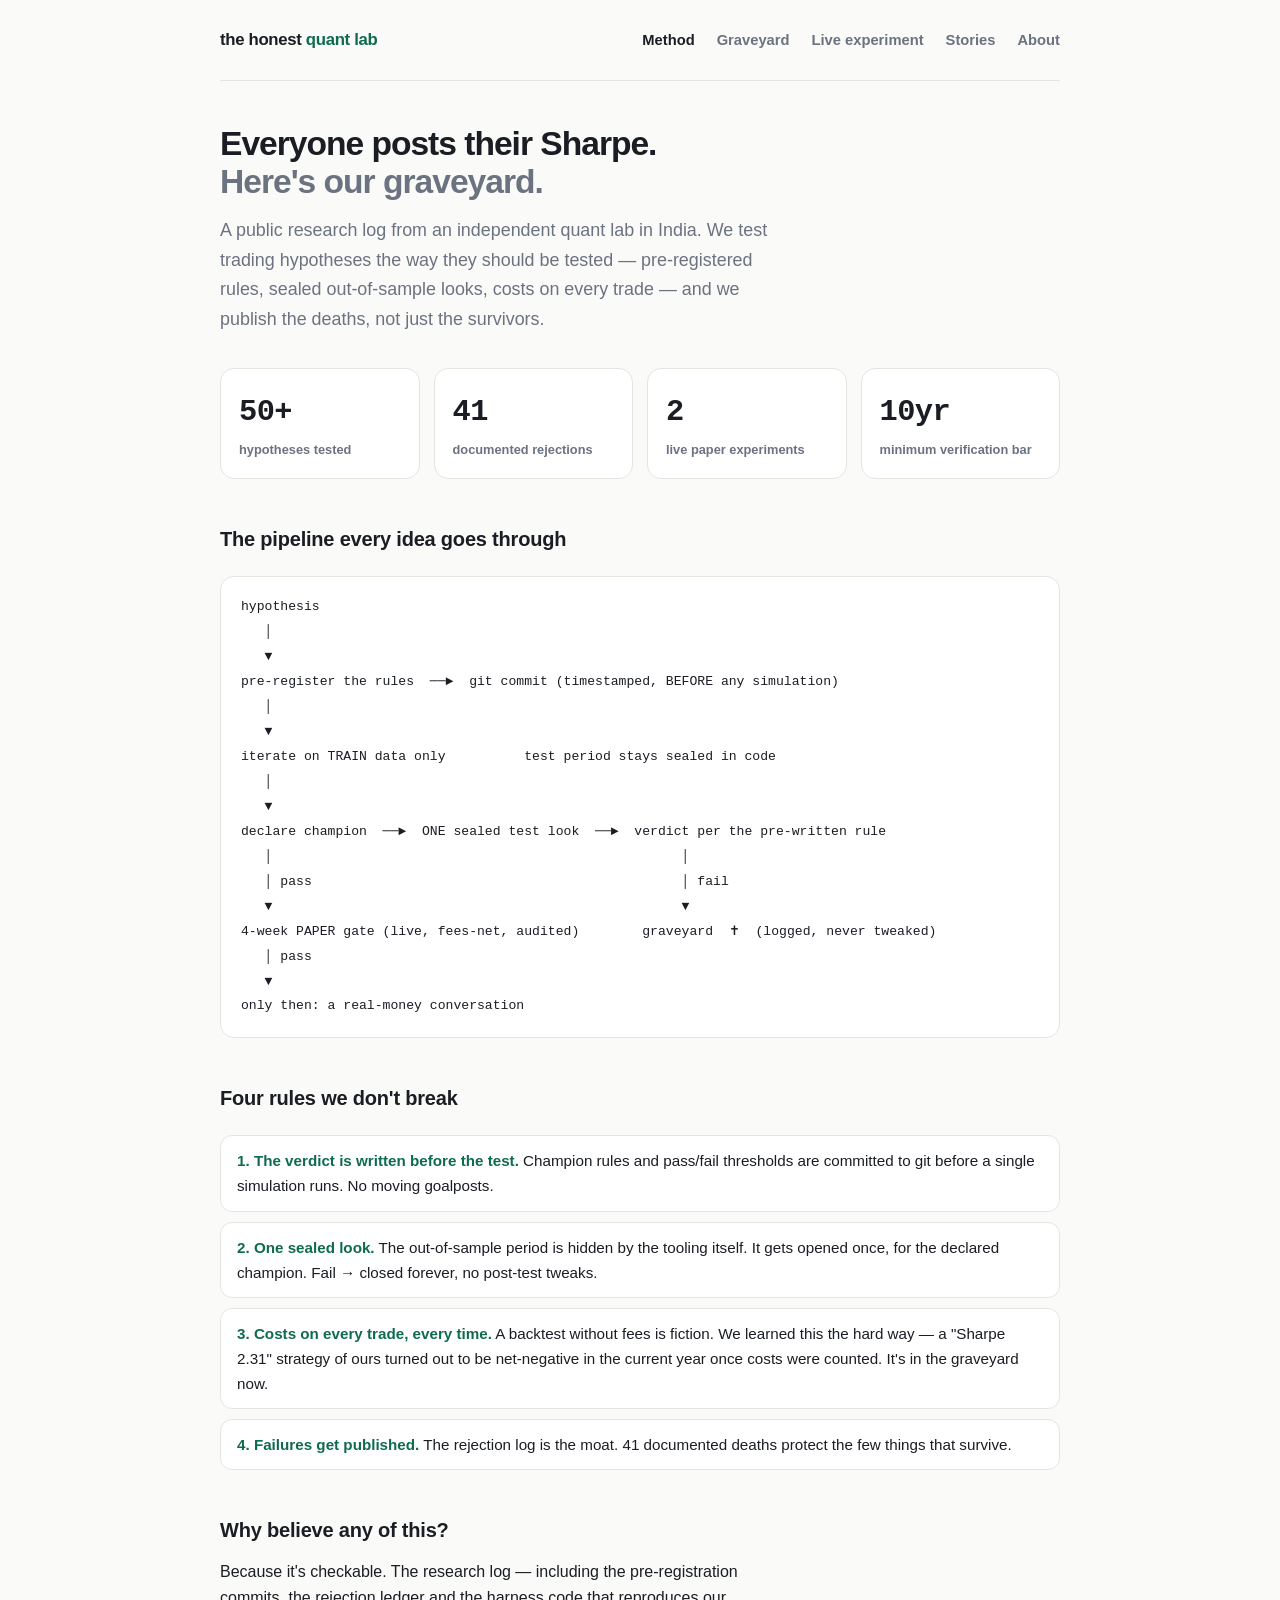
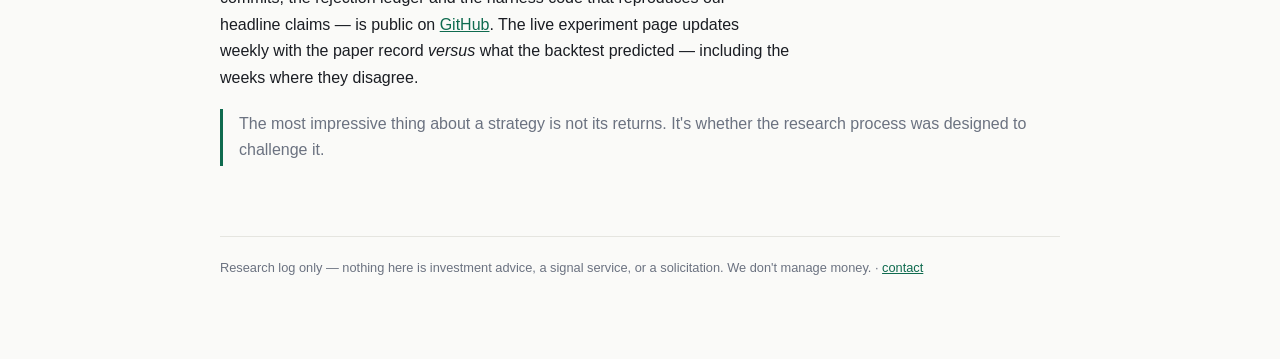
==== site/index.html @ 636f039d "site v1 — the honest quant lab: method, graveyard (41 curated+scrubbed rejections), live-experiment " ====
<!DOCTYPE html>
<html lang="en">
<head>
<meta charset="UTF-8"><meta name="viewport" content="width=device-width, initial-scale=1.0">
<title>The Honest Quant Lab — we kill strategies for a living</title>
<meta name="description" content="A public research log from India: 50+ hypotheses tested, 41 documented rejections, and one live paper experiment that reports its own scorecard weekly.">
<link rel="stylesheet" href="style.css">
</head>
<body><div class="wrap">
<nav>
  <div class="brand">the honest <span>quant lab</span></div>
  <a href="index.html" class="on">Method</a>
  <a href="graveyard.html">Graveyard</a>
  <a href="experiment.html">Live experiment</a>
  <a href="story-phantom-exit.html">Stories</a>
  <a href="about.html">About</a>
</nav>

<h1>Everyone posts their Sharpe.<br><span class="dim">Here's our graveyard.</span></h1>
<p class="lead">A public research log from an independent quant lab in India.
We test trading hypotheses the way they should be tested — pre-registered rules,
sealed out-of-sample looks, costs on every trade — and we publish the deaths,
not just the survivors.</p>

<div class="stats">
  <div class="stat"><div class="n">50+</div><div class="l">hypotheses tested</div></div>
  <div class="stat"><div class="n">41</div><div class="l">documented rejections</div></div>
  <div class="stat"><div class="n">2</div><div class="l">live paper experiments</div></div>
  <div class="stat"><div class="n">10yr</div><div class="l">minimum verification bar</div></div>
</div>

<h2>The pipeline every idea goes through</h2>
<div class="pipeline">hypothesis
   │
   ▼
pre-register the rules  ──►  git commit (timestamped, BEFORE any simulation)
   │
   ▼
iterate on TRAIN data only          test period stays sealed in code
   │
   ▼
declare champion  ──►  ONE sealed test look  ──►  verdict per the pre-written rule
   │                                                    │
   │ pass                                               │ fail
   ▼                                                    ▼
4-week PAPER gate (live, fees-net, audited)        graveyard  ✝  (logged, never tweaked)
   │ pass
   ▼
only then: a real-money conversation</div>

<h2>Four rules we don't break</h2>
<ul class="rules">
  <li><b>1. The verdict is written before the test.</b> Champion rules and pass/fail
  thresholds are committed to git before a single simulation runs. No moving goalposts.</li>
  <li><b>2. One sealed look.</b> The out-of-sample period is hidden by the tooling itself.
  It gets opened once, for the declared champion. Fail → closed forever, no post-test tweaks.</li>
  <li><b>3. Costs on every trade, every time.</b> A backtest without fees is fiction.
  We learned this the hard way — a "Sharpe 2.31" strategy of ours turned out to be
  net-negative in the current year once costs were counted. It's in the graveyard now.</li>
  <li><b>4. Failures get published.</b> The rejection log is the moat. 41 documented
  deaths protect the few things that survive.</li>
</ul>

<h2>Why believe any of this?</h2>
<p>Because it's checkable. The research log — including the pre-registration commits,
the rejection ledger and the harness code that reproduces our headline claims — is
public on <a href="https://github.com/Sunil-ghodela" rel="noopener">GitHub</a>.
The live experiment page updates weekly with the paper record <i>versus</i> what the
backtest predicted — including the weeks where they disagree.</p>

<blockquote>The most impressive thing about a strategy is not its returns.
It's whether the research process was designed to challenge it.</blockquote>

<div class="foot">Research log only — nothing here is investment advice, a signal
service, or a solicitation. We don't manage money. · <a href="about.html">contact</a></div>
</div></body></html>
---- site/style.css ----
:root{
  --bg:#fafaf8;--ink:#1a1d23;--muted:#6b7280;--line:#e5e5e0;--card:#ffffff;
  --accent:#0f6b4f;--accent2:#b45309;--red:#b91c1c;--mono:"SF Mono",ui-monospace,Menlo,monospace;
}
@media(prefers-color-scheme:dark){:root{--bg:#101214;--ink:#e8e8e4;--muted:#9aa1ab;
  --line:#26292e;--card:#16181c;--accent:#34d399;--accent2:#fbbf24;--red:#f87171}}
*{box-sizing:border-box;margin:0;padding:0}
body{font:16px/1.65 -apple-system,BlinkMacSystemFont,"Segoe UI",Roboto,sans-serif;
  background:var(--bg);color:var(--ink);-webkit-font-smoothing:antialiased}
.wrap{max-width:880px;margin:0 auto;padding:0 20px 80px}
nav{display:flex;gap:22px;padding:26px 0;border-bottom:1px solid var(--line);
  margin-bottom:44px;flex-wrap:wrap;align-items:baseline}
nav .brand{font-weight:800;letter-spacing:-.02em;margin-right:auto;font-size:1.05rem}
nav .brand span{color:var(--accent)}
nav a{color:var(--muted);text-decoration:none;font-size:.92rem;font-weight:600}
nav a:hover,nav a.on{color:var(--ink)}
h1{font-size:2.1rem;font-weight:850;letter-spacing:-.03em;line-height:1.15;margin:0 0 14px}
h1 .dim{color:var(--muted);font-weight:600}
h2{font-size:1.25rem;font-weight:800;letter-spacing:-.01em;margin:44px 0 12px}
h3{font-size:1.02rem;font-weight:700;margin:26px 0 8px}
p{margin:0 0 14px;max-width:64ch}
.lead{font-size:1.12rem;color:var(--muted);max-width:58ch}
.mono{font-family:var(--mono);font-size:.85em}
a{color:var(--accent)}
.stats{display:grid;grid-template-columns:repeat(auto-fit,minmax(150px,1fr));gap:14px;margin:34px 0}
.stat{background:var(--card);border:1px solid var(--line);border-radius:14px;padding:18px}
.stat .n{font-size:1.9rem;font-weight:850;letter-spacing:-.02em;font-family:var(--mono)}
.stat .l{color:var(--muted);font-size:.8rem;font-weight:600;margin-top:2px}
.rules{margin:20px 0;padding:0}
.rules li{list-style:none;padding:12px 16px;background:var(--card);border:1px solid var(--line);
  border-radius:12px;margin-bottom:10px;font-size:.95rem}
.rules b{color:var(--accent)}
.pipeline{font-family:var(--mono);font-size:.82rem;background:var(--card);border:1px solid var(--line);
  border-radius:14px;padding:18px 20px;overflow-x:auto;white-space:pre;line-height:1.9;margin:20px 0}
.card{background:var(--card);border:1px solid var(--line);border-radius:14px;padding:20px 22px;margin:16px 0}
.g-entry{border-bottom:1px solid var(--line);padding:16px 4px}
.g-entry:last-child{border-bottom:none}
.g-entry .t{font-weight:750;font-size:1rem}
.g-entry .cat{font-family:var(--mono);font-size:.72rem;color:var(--accent2);
  text-transform:uppercase;letter-spacing:.05em;margin-left:8px}
.g-entry .w{color:var(--muted);font-size:.9rem;margin:4px 0}
.g-entry .k{font-size:.9rem;margin:4px 0}
.g-entry .k b{color:var(--red)}
.g-entry .l{font-size:.88rem;color:var(--accent);font-style:italic}
.filterbar{display:flex;gap:8px;flex-wrap:wrap;margin:18px 0}
.filterbar button{font:600 .8rem/1 inherit;padding:7px 13px;border-radius:999px;
  border:1px solid var(--line);background:var(--card);color:var(--muted);cursor:pointer}
.filterbar button.on{background:var(--accent);color:#fff;border-color:var(--accent)}
table{width:100%;border-collapse:collapse;font-size:.9rem;margin:14px 0}
th{text-align:left;color:var(--muted);font-size:.75rem;text-transform:uppercase;
  letter-spacing:.04em;padding:8px 10px;border-bottom:1px solid var(--line)}
td{padding:9px 10px;border-bottom:1px solid var(--line)}
.badge{display:inline-block;font-family:var(--mono);font-size:.72rem;padding:3px 9px;
  border-radius:999px;border:1px solid var(--line);color:var(--muted)}
.badge.live{color:var(--accent);border-color:var(--accent)}
.foot{margin-top:70px;padding-top:20px;border-top:1px solid var(--line);
  color:var(--muted);font-size:.8rem;line-height:1.7}
blockquote{border-left:3px solid var(--accent);padding:2px 0 2px 16px;margin:18px 0;color:var(--muted)}
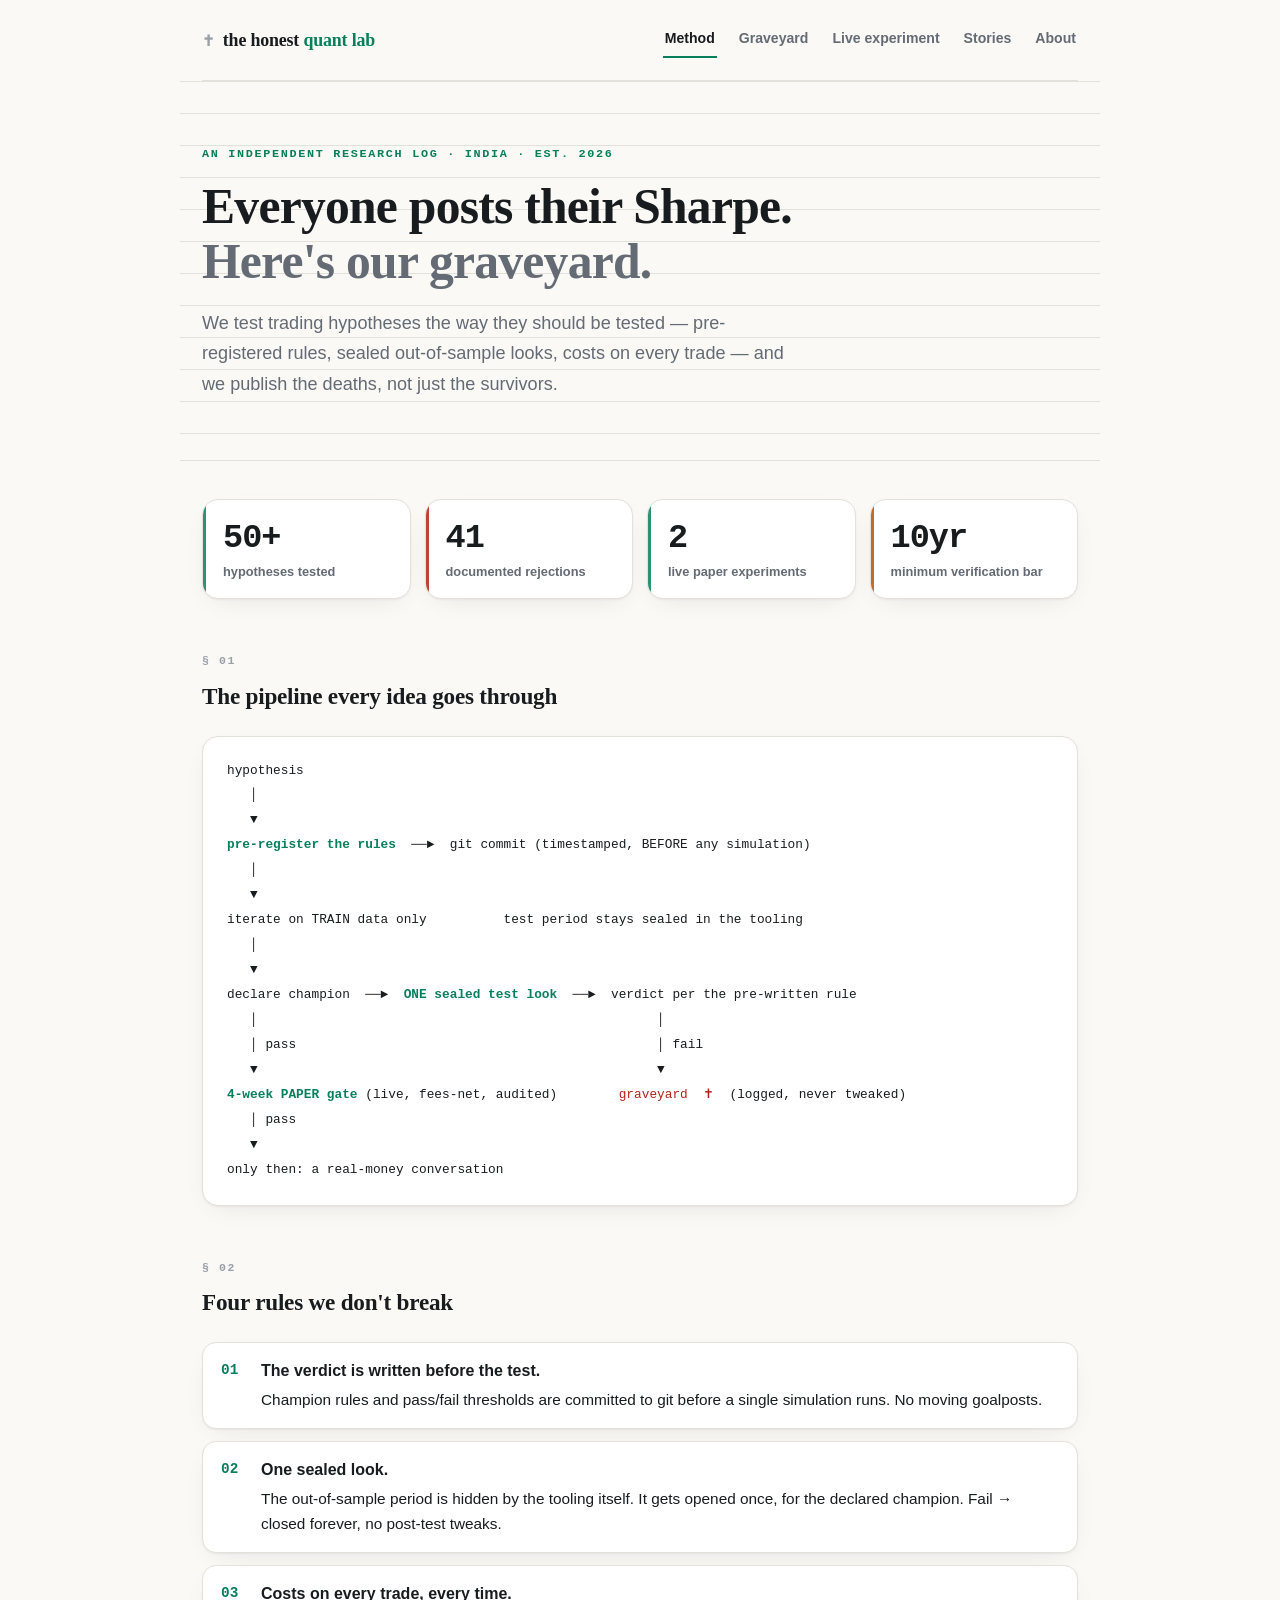
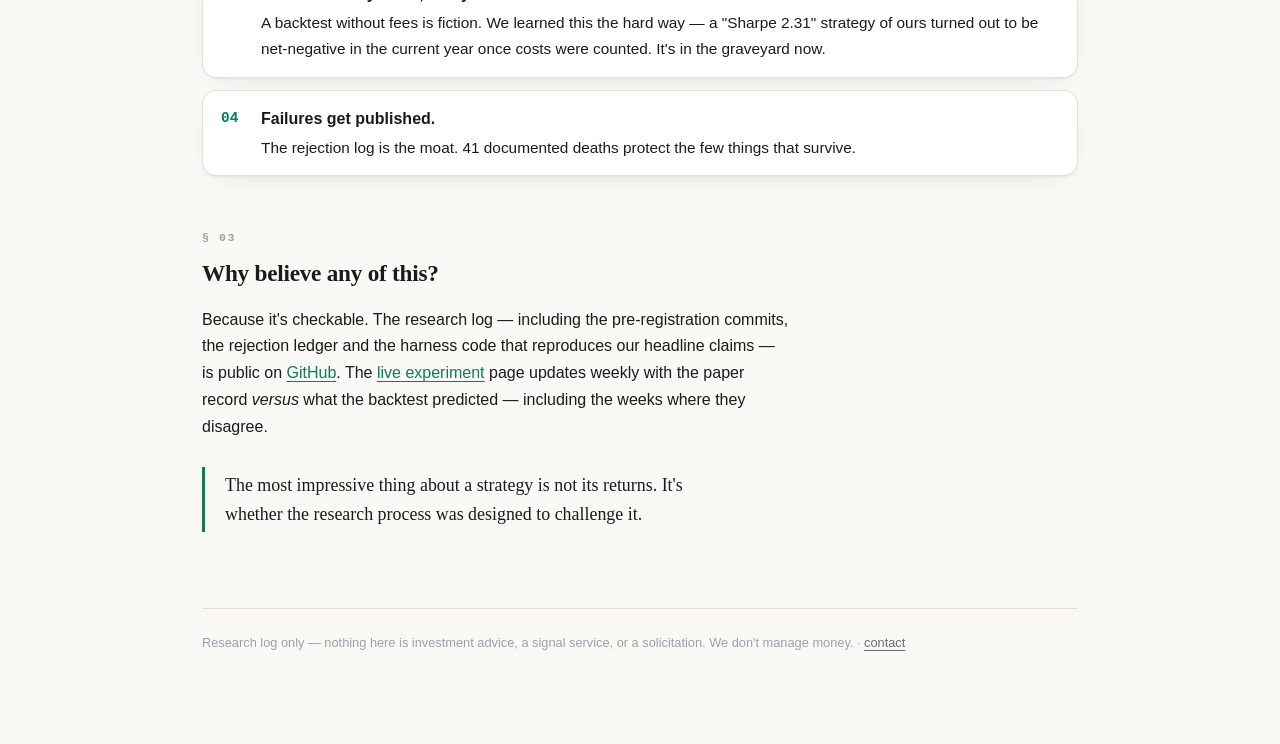
==== commit 4c817eda: "site v2 — research-ledger redesign: serif editorial hero with ruled lines, validated palette (datavi" ====
--- a/site/index.html
+++ b/site/index.html
@@ -8,7 +8,7 @@
 </head>
 <body><div class="wrap">
 <nav>
-  <div class="brand">the honest <span>quant lab</span></div>
+  <a class="brand" href="index.html"><span class="tomb">✝</span>the honest <b>quant lab</b></a>
   <a href="index.html" class="on">Method</a>
   <a href="graveyard.html">Graveyard</a>
   <a href="experiment.html">Live experiment</a>
@@ -16,57 +16,63 @@
   <a href="about.html">About</a>
 </nav>
 
+<header class="hero">
+<div class="kicker">an independent research log · India · est. 2026</div>
 <h1>Everyone posts their Sharpe.<br><span class="dim">Here's our graveyard.</span></h1>
-<p class="lead">A public research log from an independent quant lab in India.
-We test trading hypotheses the way they should be tested — pre-registered rules,
-sealed out-of-sample looks, costs on every trade — and we publish the deaths,
-not just the survivors.</p>
+<p class="lead">We test trading hypotheses the way they should be tested —
+pre-registered rules, sealed out-of-sample looks, costs on every trade —
+and we publish the deaths, not just the survivors.</p>
+</header>
 
 <div class="stats">
   <div class="stat"><div class="n">50+</div><div class="l">hypotheses tested</div></div>
-  <div class="stat"><div class="n">41</div><div class="l">documented rejections</div></div>
+  <div class="stat red"><div class="n">41</div><div class="l">documented rejections</div></div>
   <div class="stat"><div class="n">2</div><div class="l">live paper experiments</div></div>
-  <div class="stat"><div class="n">10yr</div><div class="l">minimum verification bar</div></div>
+  <div class="stat amber"><div class="n">10yr</div><div class="l">minimum verification bar</div></div>
 </div>
 
+<span class="sec">§ 01</span>
 <h2>The pipeline every idea goes through</h2>
 <div class="pipeline">hypothesis
    │
    ▼
-pre-register the rules  ──►  git commit (timestamped, BEFORE any simulation)
+<b>pre-register the rules</b>  ──►  git commit (timestamped, BEFORE any simulation)
    │
    ▼
-iterate on TRAIN data only          test period stays sealed in code
+iterate on TRAIN data only          test period stays sealed in the tooling
    │
    ▼
-declare champion  ──►  ONE sealed test look  ──►  verdict per the pre-written rule
+declare champion  ──►  <b>ONE sealed test look</b>  ──►  verdict per the pre-written rule
    │                                                    │
    │ pass                                               │ fail
    ▼                                                    ▼
-4-week PAPER gate (live, fees-net, audited)        graveyard  ✝  (logged, never tweaked)
+<b>4-week PAPER gate</b> (live, fees-net, audited)        <span class="x">graveyard  ✝</span>  (logged, never tweaked)
    │ pass
    ▼
 only then: a real-money conversation</div>
 
+<span class="sec">§ 02</span>
 <h2>Four rules we don't break</h2>
 <ul class="rules">
-  <li><b>1. The verdict is written before the test.</b> Champion rules and pass/fail
+  <li><b>The verdict is written before the test.</b> Champion rules and pass/fail
   thresholds are committed to git before a single simulation runs. No moving goalposts.</li>
-  <li><b>2. One sealed look.</b> The out-of-sample period is hidden by the tooling itself.
+  <li><b>One sealed look.</b> The out-of-sample period is hidden by the tooling itself.
   It gets opened once, for the declared champion. Fail → closed forever, no post-test tweaks.</li>
-  <li><b>3. Costs on every trade, every time.</b> A backtest without fees is fiction.
+  <li><b>Costs on every trade, every time.</b> A backtest without fees is fiction.
   We learned this the hard way — a "Sharpe 2.31" strategy of ours turned out to be
   net-negative in the current year once costs were counted. It's in the graveyard now.</li>
-  <li><b>4. Failures get published.</b> The rejection log is the moat. 41 documented
+  <li><b>Failures get published.</b> The rejection log is the moat. 41 documented
   deaths protect the few things that survive.</li>
 </ul>
 
+<span class="sec">§ 03</span>
 <h2>Why believe any of this?</h2>
 <p>Because it's checkable. The research log — including the pre-registration commits,
 the rejection ledger and the harness code that reproduces our headline claims — is
 public on <a href="https://github.com/Sunil-ghodela" rel="noopener">GitHub</a>.
-The live experiment page updates weekly with the paper record <i>versus</i> what the
-backtest predicted — including the weeks where they disagree.</p>
+The <a href="experiment.html">live experiment</a> page updates weekly with the paper
+record <i>versus</i> what the backtest predicted — including the weeks where they
+disagree.</p>
 
 <blockquote>The most impressive thing about a strategy is not its returns.
 It's whether the research process was designed to challenge it.</blockquote>
--- a/site/style.css
+++ b/site/style.css
@@ -1,58 +1,148 @@
+/* the honest quant lab — "research ledger" v2 */
 :root{
-  --bg:#fafaf8;--ink:#1a1d23;--muted:#6b7280;--line:#e5e5e0;--card:#ffffff;
-  --accent:#0f6b4f;--accent2:#b45309;--red:#b91c1c;--mono:"SF Mono",ui-monospace,Menlo,monospace;
+  --bg:#faf9f6;--bg2:#f3f1ec;--ink:#191c1f;--muted:#646b74;--faint:#9aa0a8;
+  --line:#e4e1da;--line2:#d5d1c8;--card:#ffffff;
+  --accent:#087f5b;--accent-ink:#087f5b;--amber:#b45309;--red:#b42318;
+  --mark:#087f5b;
+  --serif:"Iowan Old Style","Palatino Nova",Palatino,Georgia,serif;
+  --mono:"SF Mono",ui-monospace,Menlo,Consolas,monospace;
+  --shadow:0 1px 2px rgba(25,28,31,.05),0 8px 28px -12px rgba(25,28,31,.12);
 }
-@media(prefers-color-scheme:dark){:root{--bg:#101214;--ink:#e8e8e4;--muted:#9aa1ab;
-  --line:#26292e;--card:#16181c;--accent:#34d399;--accent2:#fbbf24;--red:#f87171}}
+@media(prefers-color-scheme:dark){:root{
+  --bg:#101214;--bg2:#0b0d0e;--ink:#e9e8e4;--muted:#a2a8b0;--faint:#6d737b;
+  --line:#26292d;--line2:#33373c;--card:#17191d;
+  --accent:#34d399;--accent-ink:#4ade9f;--amber:#fbbf24;--red:#f87171;
+  --mark:#1fa871;
+  --shadow:0 1px 2px rgba(0,0,0,.4),0 10px 32px -14px rgba(0,0,0,.55);
+}}
 *{box-sizing:border-box;margin:0;padding:0}
-body{font:16px/1.65 -apple-system,BlinkMacSystemFont,"Segoe UI",Roboto,sans-serif;
-  background:var(--bg);color:var(--ink);-webkit-font-smoothing:antialiased}
-.wrap{max-width:880px;margin:0 auto;padding:0 20px 80px}
-nav{display:flex;gap:22px;padding:26px 0;border-bottom:1px solid var(--line);
-  margin-bottom:44px;flex-wrap:wrap;align-items:baseline}
-nav .brand{font-weight:800;letter-spacing:-.02em;margin-right:auto;font-size:1.05rem}
-nav .brand span{color:var(--accent)}
-nav a{color:var(--muted);text-decoration:none;font-size:.92rem;font-weight:600}
-nav a:hover,nav a.on{color:var(--ink)}
-h1{font-size:2.1rem;font-weight:850;letter-spacing:-.03em;line-height:1.15;margin:0 0 14px}
-h1 .dim{color:var(--muted);font-weight:600}
-h2{font-size:1.25rem;font-weight:800;letter-spacing:-.01em;margin:44px 0 12px}
-h3{font-size:1.02rem;font-weight:700;margin:26px 0 8px}
-p{margin:0 0 14px;max-width:64ch}
-.lead{font-size:1.12rem;color:var(--muted);max-width:58ch}
-.mono{font-family:var(--mono);font-size:.85em}
-a{color:var(--accent)}
-.stats{display:grid;grid-template-columns:repeat(auto-fit,minmax(150px,1fr));gap:14px;margin:34px 0}
-.stat{background:var(--card);border:1px solid var(--line);border-radius:14px;padding:18px}
-.stat .n{font-size:1.9rem;font-weight:850;letter-spacing:-.02em;font-family:var(--mono)}
-.stat .l{color:var(--muted);font-size:.8rem;font-weight:600;margin-top:2px}
-.rules{margin:20px 0;padding:0}
-.rules li{list-style:none;padding:12px 16px;background:var(--card);border:1px solid var(--line);
-  border-radius:12px;margin-bottom:10px;font-size:.95rem}
-.rules b{color:var(--accent)}
-.pipeline{font-family:var(--mono);font-size:.82rem;background:var(--card);border:1px solid var(--line);
-  border-radius:14px;padding:18px 20px;overflow-x:auto;white-space:pre;line-height:1.9;margin:20px 0}
-.card{background:var(--card);border:1px solid var(--line);border-radius:14px;padding:20px 22px;margin:16px 0}
-.g-entry{border-bottom:1px solid var(--line);padding:16px 4px}
+html{scroll-behavior:smooth}
+body{font:16px/1.68 -apple-system,BlinkMacSystemFont,"Segoe UI",Roboto,sans-serif;
+  background:
+    linear-gradient(var(--bg) 0 0);
+  background-color:var(--bg);color:var(--ink);-webkit-font-smoothing:antialiased}
+.wrap{max-width:920px;margin:0 auto;padding:0 22px 90px}
+
+/* ── nav ── */
+nav{display:flex;gap:20px;padding:22px 0;border-bottom:1px solid var(--line);
+  margin-bottom:0;flex-wrap:wrap;align-items:center}
+nav .brand{font-family:var(--serif);font-weight:700;font-size:1.12rem;
+  letter-spacing:-.01em;margin-right:auto;color:var(--ink);text-decoration:none}
+nav .brand b{color:var(--accent-ink);font-weight:700}
+nav .brand .tomb{font-size:.85em;color:var(--faint);margin-right:8px}
+nav a:not(.brand){color:var(--muted);text-decoration:none;font-size:.88rem;
+  font-weight:600;padding:5px 2px;border-bottom:2px solid transparent}
+nav a:not(.brand):hover{color:var(--ink)}
+nav a.on{color:var(--ink);border-bottom-color:var(--accent)}
+
+/* ── hero ── */
+header.hero{padding:64px 0 46px;border-bottom:1px solid var(--line);
+  background:
+   repeating-linear-gradient(0deg,transparent 0 31px,var(--line) 31px 32px);
+  background-size:100% 32px;margin:0 -22px;padding-left:22px;padding-right:22px}
+.kicker{font-family:var(--mono);font-size:.74rem;letter-spacing:.14em;
+  text-transform:uppercase;color:var(--accent-ink);font-weight:700;margin-bottom:14px}
+h1{font-family:var(--serif);font-size:clamp(2rem,5.4vw,3.1rem);font-weight:700;
+  letter-spacing:-.015em;line-height:1.12;margin:0 0 18px;text-wrap:balance}
+h1 .dim{color:var(--muted)}
+.lead{font-size:1.13rem;color:var(--muted);max-width:60ch;line-height:1.7}
+h2{font-family:var(--serif);font-size:1.45rem;font-weight:700;
+  letter-spacing:-.01em;margin:54px 0 14px}
+h3{font-size:1rem;font-weight:750;margin:26px 0 8px}
+p{margin:0 0 14px;max-width:66ch}
+a{color:var(--accent-ink);text-decoration-thickness:1px;text-underline-offset:3px}
+.sec{font-family:var(--mono);font-size:.72rem;letter-spacing:.14em;
+  text-transform:uppercase;color:var(--faint);font-weight:700;display:block;
+  margin:52px 0 6px}
+.sec+h2{margin-top:0}
+.mono{font-family:var(--mono);font-size:.86em}
+
+/* ── stat tiles (hero numbers) ── */
+.stats{display:grid;grid-template-columns:repeat(auto-fit,minmax(160px,1fr));
+  gap:14px;margin:38px 0 6px}
+.stat{background:var(--card);border:1px solid var(--line);border-radius:16px;
+  padding:20px 20px 16px;box-shadow:var(--shadow);position:relative;overflow:hidden}
+.stat::after{content:"";position:absolute;left:0;top:0;bottom:0;width:3px;
+  background:var(--mark);opacity:.85}
+.stat .n{font-family:var(--mono);font-size:2.1rem;font-weight:700;
+  letter-spacing:-.03em;font-variant-numeric:tabular-nums;line-height:1.1}
+.stat .l{color:var(--muted);font-size:.8rem;font-weight:600;margin-top:4px}
+.stat.red::after{background:var(--red)}
+.stat.amber::after{background:var(--amber)}
+
+/* ── pipeline ── */
+.pipeline{font-family:var(--mono);font-size:.8rem;background:var(--card);
+  border:1px solid var(--line);border-radius:16px;padding:22px 24px;
+  overflow-x:auto;white-space:pre;line-height:1.95;margin:20px 0;box-shadow:var(--shadow)}
+.pipeline b{color:var(--accent-ink)}
+.pipeline .x{color:var(--red)}
+
+/* ── rules / lists ── */
+.rules{margin:20px 0;padding:0;counter-reset:rule}
+.rules li{list-style:none;padding:15px 18px 15px 58px;background:var(--card);
+  border:1px solid var(--line);border-radius:14px;margin-bottom:12px;
+  font-size:.96rem;position:relative;box-shadow:var(--shadow);counter-increment:rule}
+.rules li::before{content:counter(rule,decimal-leading-zero);
+  font-family:var(--mono);font-weight:700;color:var(--accent-ink);
+  position:absolute;left:18px;top:15px;font-size:.9rem}
+.rules b:first-child{display:block;font-size:1rem;margin-bottom:2px}
+
+.card{background:var(--card);border:1px solid var(--line);border-radius:16px;
+  padding:22px 24px;margin:16px 0;box-shadow:var(--shadow)}
+
+/* ── graveyard ── */
+.cat-block{margin:34px 0 8px}
+.cat-head{display:flex;align-items:baseline;gap:12px;border-bottom:2px solid var(--line2);
+  padding-bottom:8px;margin-bottom:4px}
+.cat-head h2{margin:0;font-size:1.2rem}
+.cat-head .cnt{font-family:var(--mono);color:var(--faint);font-size:.85rem}
+.g-entry{border-bottom:1px solid var(--line);padding:18px 2px}
 .g-entry:last-child{border-bottom:none}
-.g-entry .t{font-weight:750;font-size:1rem}
-.g-entry .cat{font-family:var(--mono);font-size:.72rem;color:var(--accent2);
-  text-transform:uppercase;letter-spacing:.05em;margin-left:8px}
-.g-entry .w{color:var(--muted);font-size:.9rem;margin:4px 0}
-.g-entry .k{font-size:.9rem;margin:4px 0}
-.g-entry .k b{color:var(--red)}
-.g-entry .l{font-size:.88rem;color:var(--accent);font-style:italic}
-.filterbar{display:flex;gap:8px;flex-wrap:wrap;margin:18px 0}
-.filterbar button{font:600 .8rem/1 inherit;padding:7px 13px;border-radius:999px;
-  border:1px solid var(--line);background:var(--card);color:var(--muted);cursor:pointer}
+.g-entry .t{font-weight:750;font-size:1.02rem;font-family:var(--serif)}
+.g-entry .t .tomb{color:var(--faint);margin-right:7px;font-weight:400}
+.g-entry .w{color:var(--muted);font-size:.92rem;margin:5px 0 7px;max-width:72ch}
+.g-entry .k{font-size:.92rem;margin:0 0 6px;max-width:72ch}
+.g-entry .k b{color:var(--red);font-family:var(--mono);font-size:.78em;
+  letter-spacing:.08em;text-transform:uppercase;margin-right:6px}
+.g-entry .l{font-size:.9rem;color:var(--accent-ink);max-width:72ch}
+.g-entry .l b{font-family:var(--mono);font-size:.78em;letter-spacing:.08em;
+  text-transform:uppercase;margin-right:6px;font-style:normal}
+.filterbar{display:flex;gap:8px;flex-wrap:wrap;margin:22px 0 6px;position:sticky;
+  top:0;background:var(--bg);padding:12px 0;z-index:5}
+.filterbar button{font:600 .8rem/1 -apple-system,sans-serif;padding:8px 14px;
+  border-radius:999px;border:1px solid var(--line2);background:var(--card);
+  color:var(--muted);cursor:pointer;transition:.12s}
+.filterbar button:hover{color:var(--ink);border-color:var(--faint)}
 .filterbar button.on{background:var(--accent);color:#fff;border-color:var(--accent)}
-table{width:100%;border-collapse:collapse;font-size:.9rem;margin:14px 0}
-th{text-align:left;color:var(--muted);font-size:.75rem;text-transform:uppercase;
-  letter-spacing:.04em;padding:8px 10px;border-bottom:1px solid var(--line)}
-td{padding:9px 10px;border-bottom:1px solid var(--line)}
-.badge{display:inline-block;font-family:var(--mono);font-size:.72rem;padding:3px 9px;
-  border-radius:999px;border:1px solid var(--line);color:var(--muted)}
-.badge.live{color:var(--accent);border-color:var(--accent)}
-.foot{margin-top:70px;padding-top:20px;border-top:1px solid var(--line);
-  color:var(--muted);font-size:.8rem;line-height:1.7}
-blockquote{border-left:3px solid var(--accent);padding:2px 0 2px 16px;margin:18px 0;color:var(--muted)}
+@media(prefers-color-scheme:dark){.filterbar button.on{color:#08110d}}
+
+/* ── chart ── */
+.chart{margin:26px 0 8px}
+.chart svg{width:100%;height:auto;display:block}
+.chart .bar{fill:var(--mark)}
+.chart .bar:hover{opacity:.82}
+.chart text{font-family:var(--mono);font-size:12.5px;fill:var(--muted)}
+.chart text.val{fill:var(--ink);font-weight:700}
+.chart .cap{font-size:.78rem;color:var(--faint);margin-top:6px;font-family:var(--mono)}
+
+/* ── tables ── */
+table{width:100%;border-collapse:collapse;font-size:.92rem;margin:14px 0}
+th{text-align:left;color:var(--faint);font-family:var(--mono);font-size:.72rem;
+  text-transform:uppercase;letter-spacing:.06em;padding:9px 10px;
+  border-bottom:2px solid var(--line2)}
+td{padding:11px 10px;border-bottom:1px solid var(--line);vertical-align:top}
+tr:last-child td{border-bottom:none}
+td.mono,th.mono{font-family:var(--mono);font-size:.84rem;font-variant-numeric:tabular-nums}
+
+.badge{display:inline-block;font-family:var(--mono);font-size:.72rem;padding:4px 11px;
+  border-radius:999px;border:1px solid var(--line2);color:var(--muted);font-weight:600}
+.badge.live{color:var(--accent-ink);border-color:var(--accent);}
+.badge.live::before{content:"●";margin-right:6px;animation:pulse 2.2s infinite}
+@keyframes pulse{0%,100%{opacity:1}50%{opacity:.35}}
+
+blockquote{font-family:var(--serif);font-size:1.12rem;line-height:1.6;
+  border-left:3px solid var(--accent);padding:4px 0 4px 20px;margin:26px 0;
+  color:var(--ink);max-width:56ch}
+.foot{margin-top:76px;padding-top:22px;border-top:1px solid var(--line);
+  color:var(--faint);font-size:.8rem;line-height:1.8}
+.foot a{color:var(--muted)}
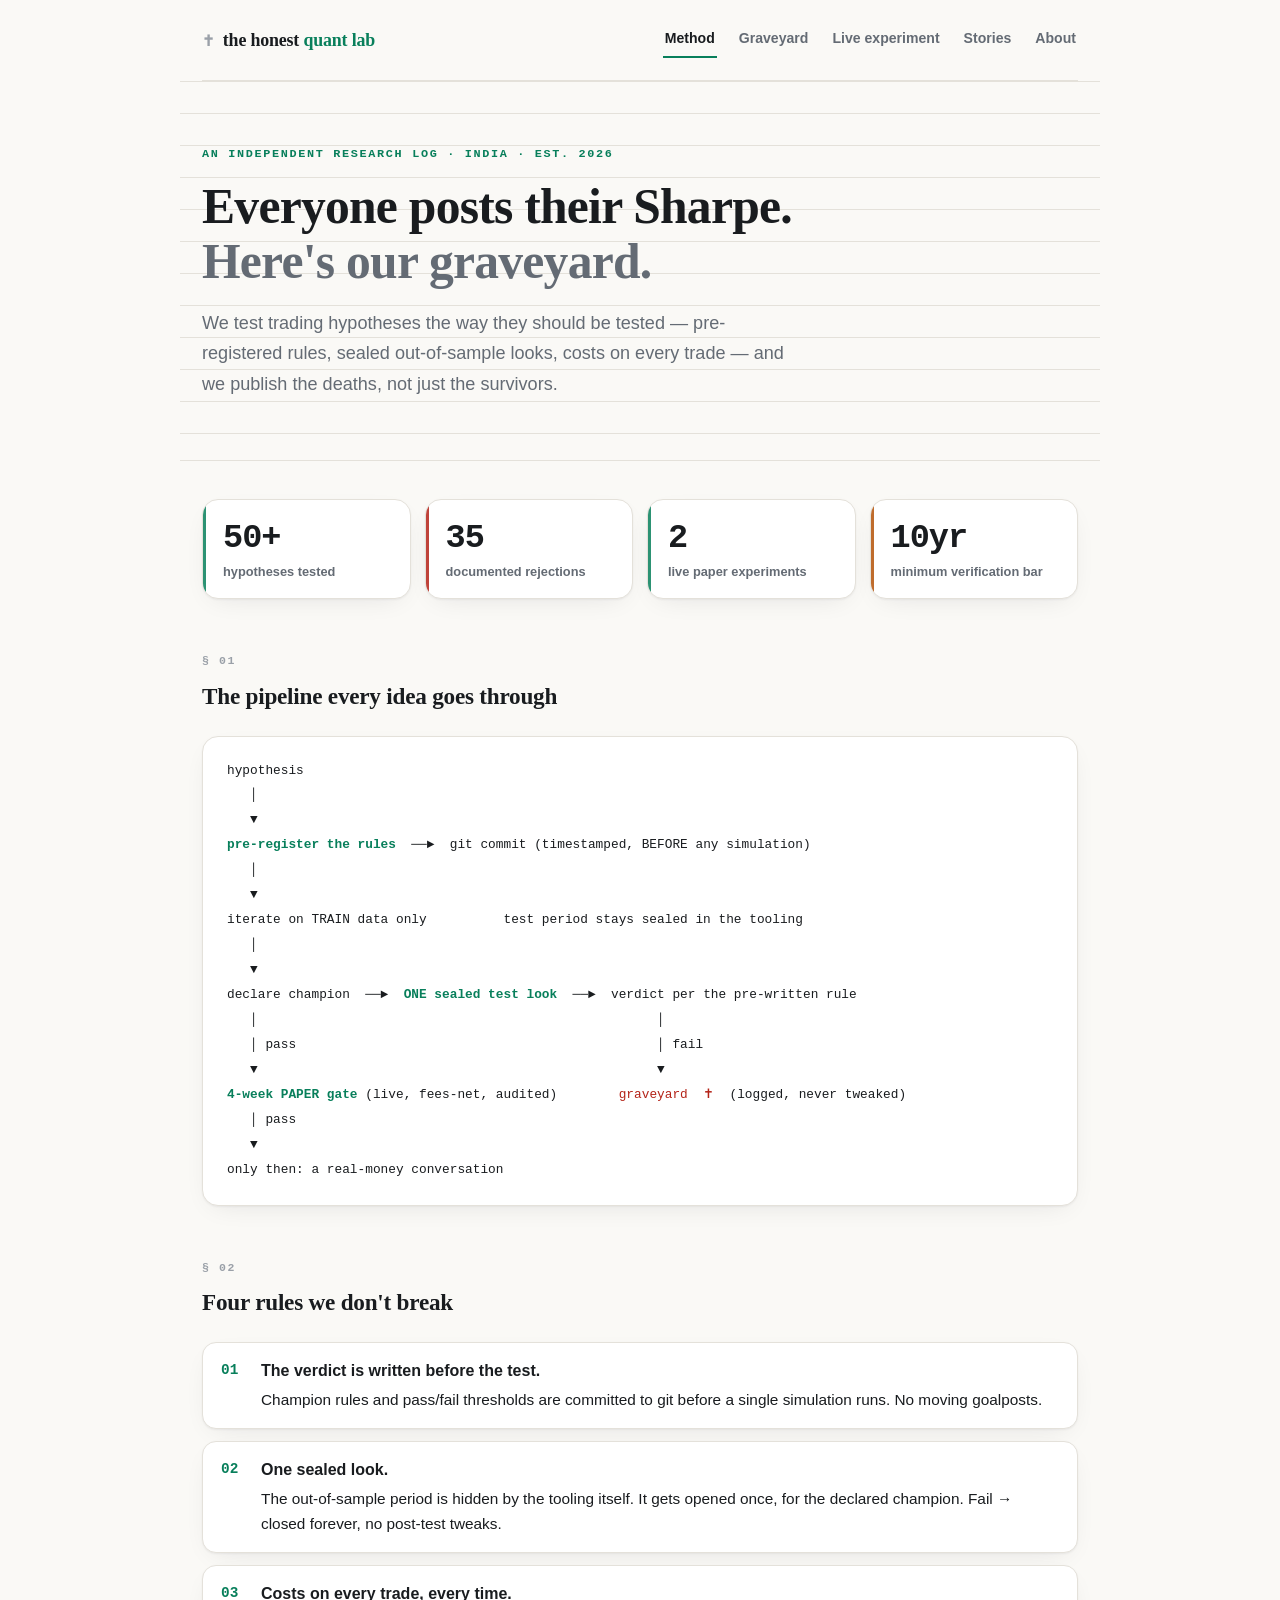
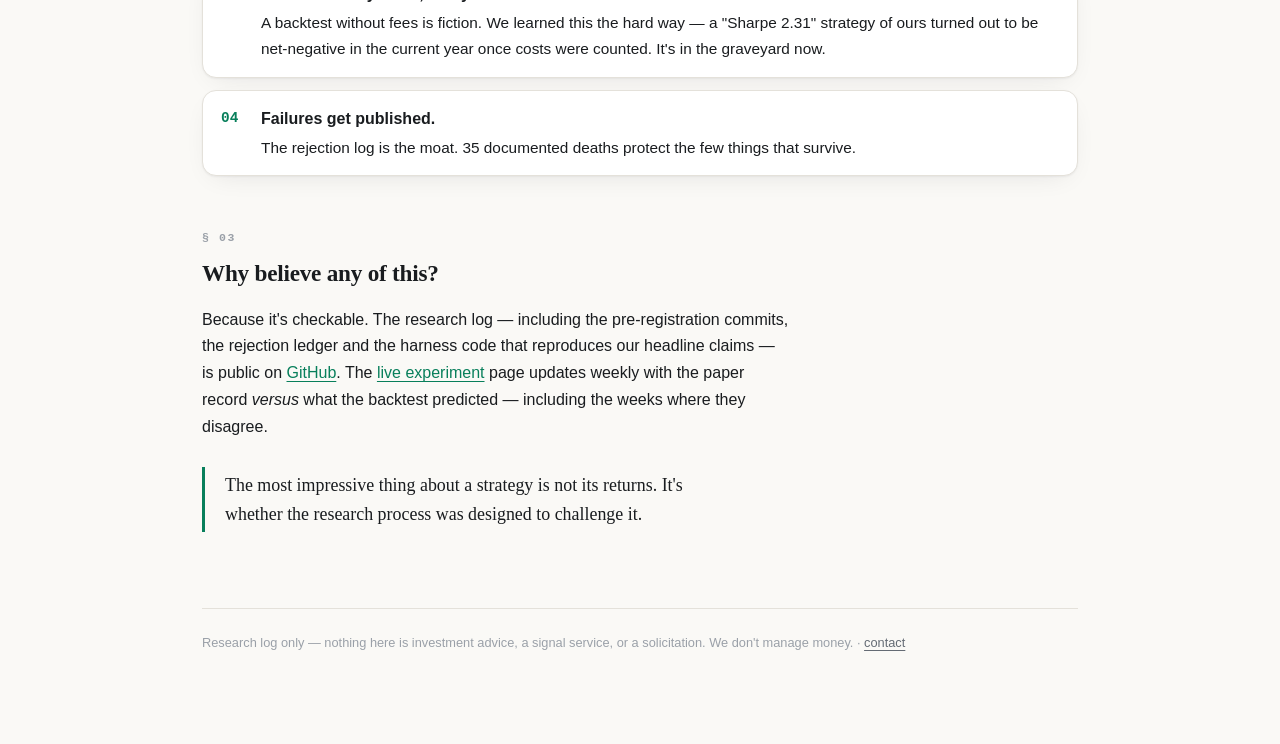
==== commit e1f26eac: "fix(count): 41 -> 35 documented rejections — 2 duplicates folded, 4 entries that were never rejectio" ====
--- a/site/index.html
+++ b/site/index.html
@@ -3,7 +3,7 @@
 <head>
 <meta charset="UTF-8"><meta name="viewport" content="width=device-width, initial-scale=1.0">
 <title>The Honest Quant Lab — we kill strategies for a living</title>
-<meta name="description" content="A public research log from India: 50+ hypotheses tested, 41 documented rejections, and one live paper experiment that reports its own scorecard weekly.">
+<meta name="description" content="A public research log from India: 50+ hypotheses tested, 35 documented rejections, and one live paper experiment that reports its own scorecard weekly.">
 <link rel="stylesheet" href="style.css">
 </head>
 <body><div class="wrap">
@@ -26,7 +26,7 @@
 
 <div class="stats">
   <div class="stat"><div class="n">50+</div><div class="l">hypotheses tested</div></div>
-  <div class="stat red"><div class="n">41</div><div class="l">documented rejections</div></div>
+  <div class="stat red"><div class="n">35</div><div class="l">documented rejections</div></div>
   <div class="stat"><div class="n">2</div><div class="l">live paper experiments</div></div>
   <div class="stat amber"><div class="n">10yr</div><div class="l">minimum verification bar</div></div>
 </div>
@@ -61,7 +61,7 @@
   <li><b>Costs on every trade, every time.</b> A backtest without fees is fiction.
   We learned this the hard way — a "Sharpe 2.31" strategy of ours turned out to be
   net-negative in the current year once costs were counted. It's in the graveyard now.</li>
-  <li><b>Failures get published.</b> The rejection log is the moat. 41 documented
+  <li><b>Failures get published.</b> The rejection log is the moat. 35 documented
   deaths protect the few things that survive.</li>
 </ul>
 
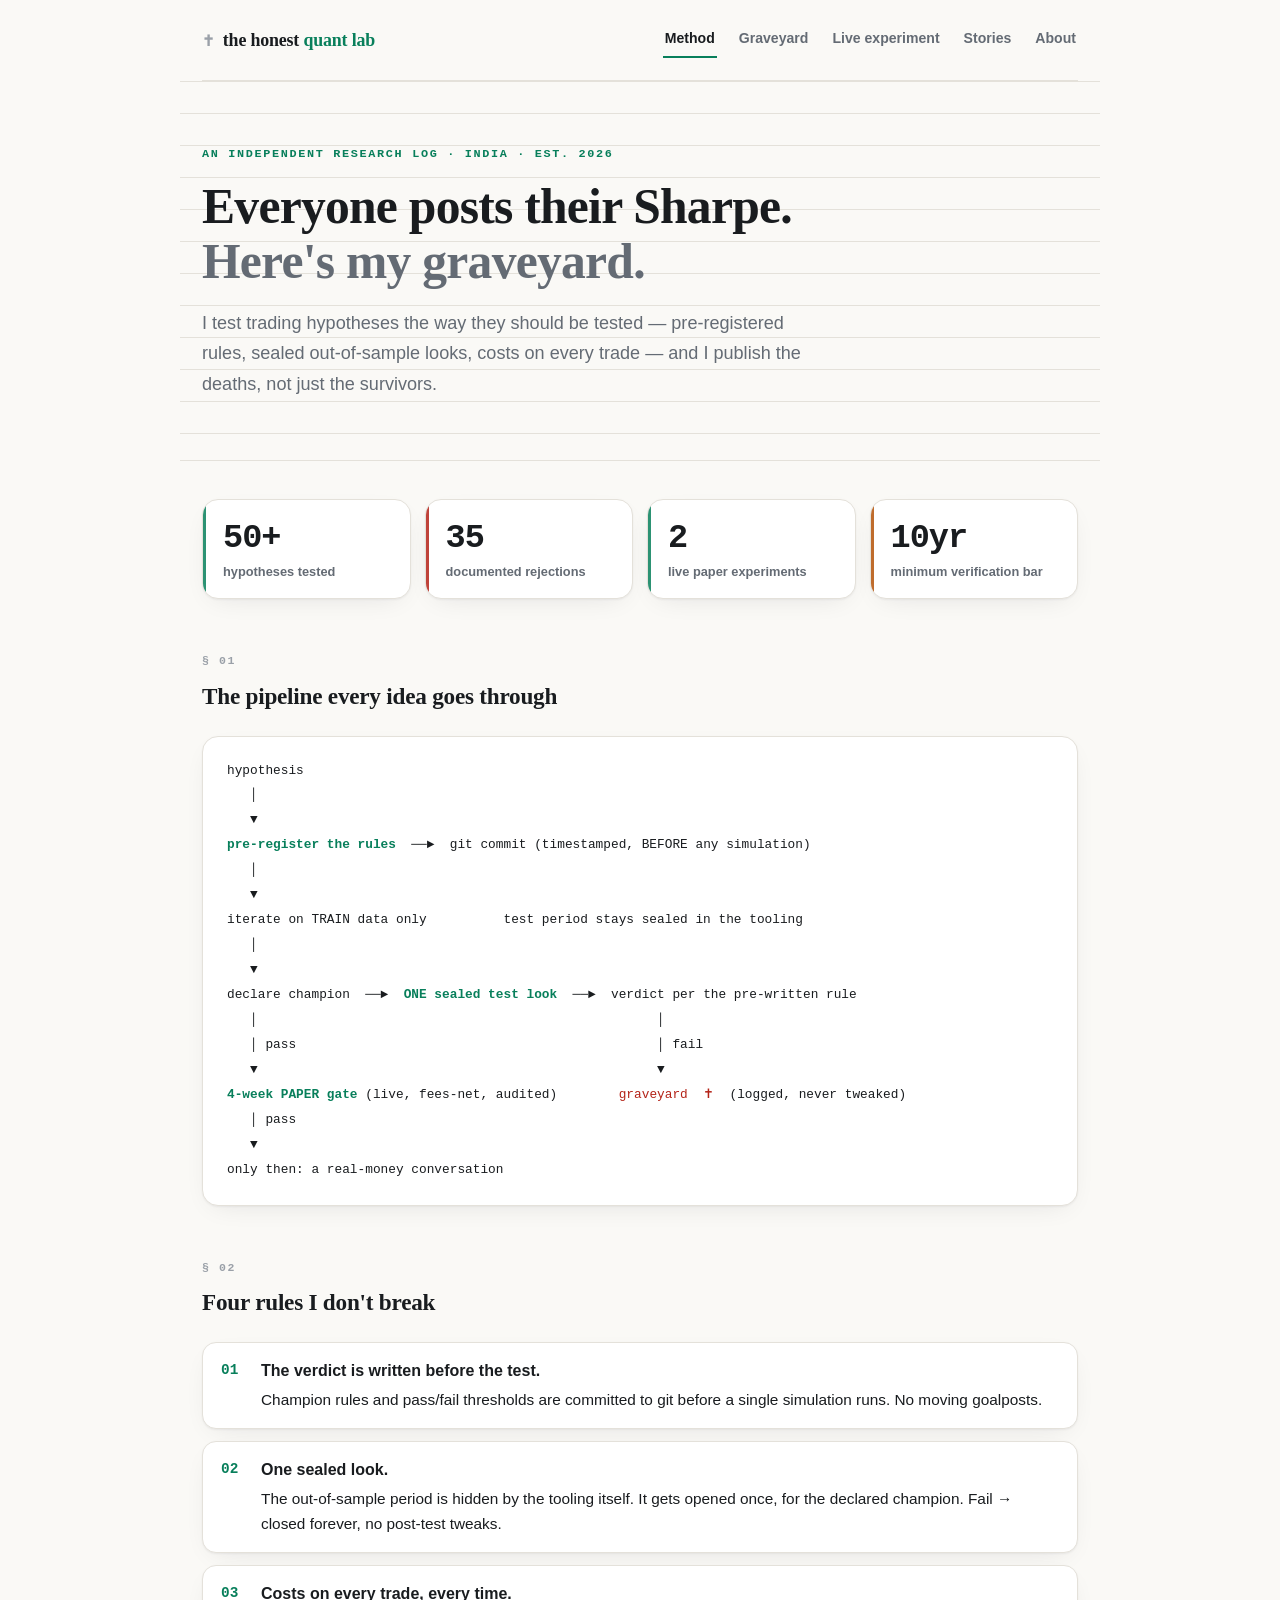
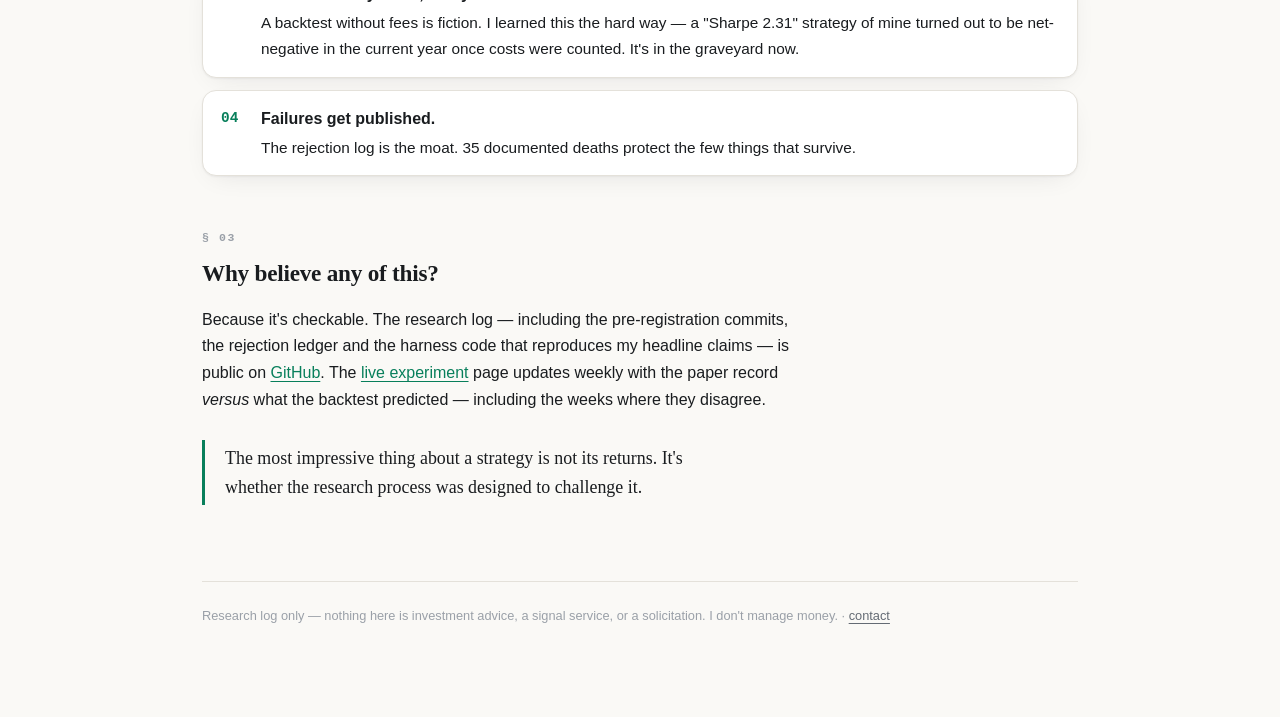
==== commit 6586d69b: "voice: site speaks as "I", not "we" — MarketMantri is one person's own project, built over four mont" ====
--- a/site/index.html
+++ b/site/index.html
@@ -2,7 +2,7 @@
 <html lang="en">
 <head>
 <meta charset="UTF-8"><meta name="viewport" content="width=device-width, initial-scale=1.0">
-<title>The Honest Quant Lab — we kill strategies for a living</title>
+<title>The Honest Quant Lab — I kill strategies for a living</title>
 <meta name="description" content="A public research log from India: 50+ hypotheses tested, 35 documented rejections, and one live paper experiment that reports its own scorecard weekly.">
 <link rel="stylesheet" href="style.css">
 </head>
@@ -18,10 +18,10 @@
 
 <header class="hero">
 <div class="kicker">an independent research log · India · est. 2026</div>
-<h1>Everyone posts their Sharpe.<br><span class="dim">Here's our graveyard.</span></h1>
-<p class="lead">We test trading hypotheses the way they should be tested —
+<h1>Everyone posts their Sharpe.<br><span class="dim">Here's my graveyard.</span></h1>
+<p class="lead">I test trading hypotheses the way they should be tested —
 pre-registered rules, sealed out-of-sample looks, costs on every trade —
-and we publish the deaths, not just the survivors.</p>
+and I publish the deaths, not just the survivors.</p>
 </header>
 
 <div class="stats">
@@ -52,14 +52,14 @@
 only then: a real-money conversation</div>
 
 <span class="sec">§ 02</span>
-<h2>Four rules we don't break</h2>
+<h2>Four rules I don't break</h2>
 <ul class="rules">
   <li><b>The verdict is written before the test.</b> Champion rules and pass/fail
   thresholds are committed to git before a single simulation runs. No moving goalposts.</li>
   <li><b>One sealed look.</b> The out-of-sample period is hidden by the tooling itself.
   It gets opened once, for the declared champion. Fail → closed forever, no post-test tweaks.</li>
   <li><b>Costs on every trade, every time.</b> A backtest without fees is fiction.
-  We learned this the hard way — a "Sharpe 2.31" strategy of ours turned out to be
+  I learned this the hard way — a "Sharpe 2.31" strategy of mine turned out to be
   net-negative in the current year once costs were counted. It's in the graveyard now.</li>
   <li><b>Failures get published.</b> The rejection log is the moat. 35 documented
   deaths protect the few things that survive.</li>
@@ -68,7 +68,7 @@
 <span class="sec">§ 03</span>
 <h2>Why believe any of this?</h2>
 <p>Because it's checkable. The research log — including the pre-registration commits,
-the rejection ledger and the harness code that reproduces our headline claims — is
+the rejection ledger and the harness code that reproduces my headline claims — is
 public on <a href="https://github.com/Sunil-ghodela" rel="noopener">GitHub</a>.
 The <a href="experiment.html">live experiment</a> page updates weekly with the paper
 record <i>versus</i> what the backtest predicted — including the weeks where they
@@ -78,5 +78,5 @@
 It's whether the research process was designed to challenge it.</blockquote>
 
 <div class="foot">Research log only — nothing here is investment advice, a signal
-service, or a solicitation. We don't manage money. · <a href="about.html">contact</a></div>
+service, or a solicitation. I don't manage money. · <a href="about.html">contact</a></div>
 </div></body></html>
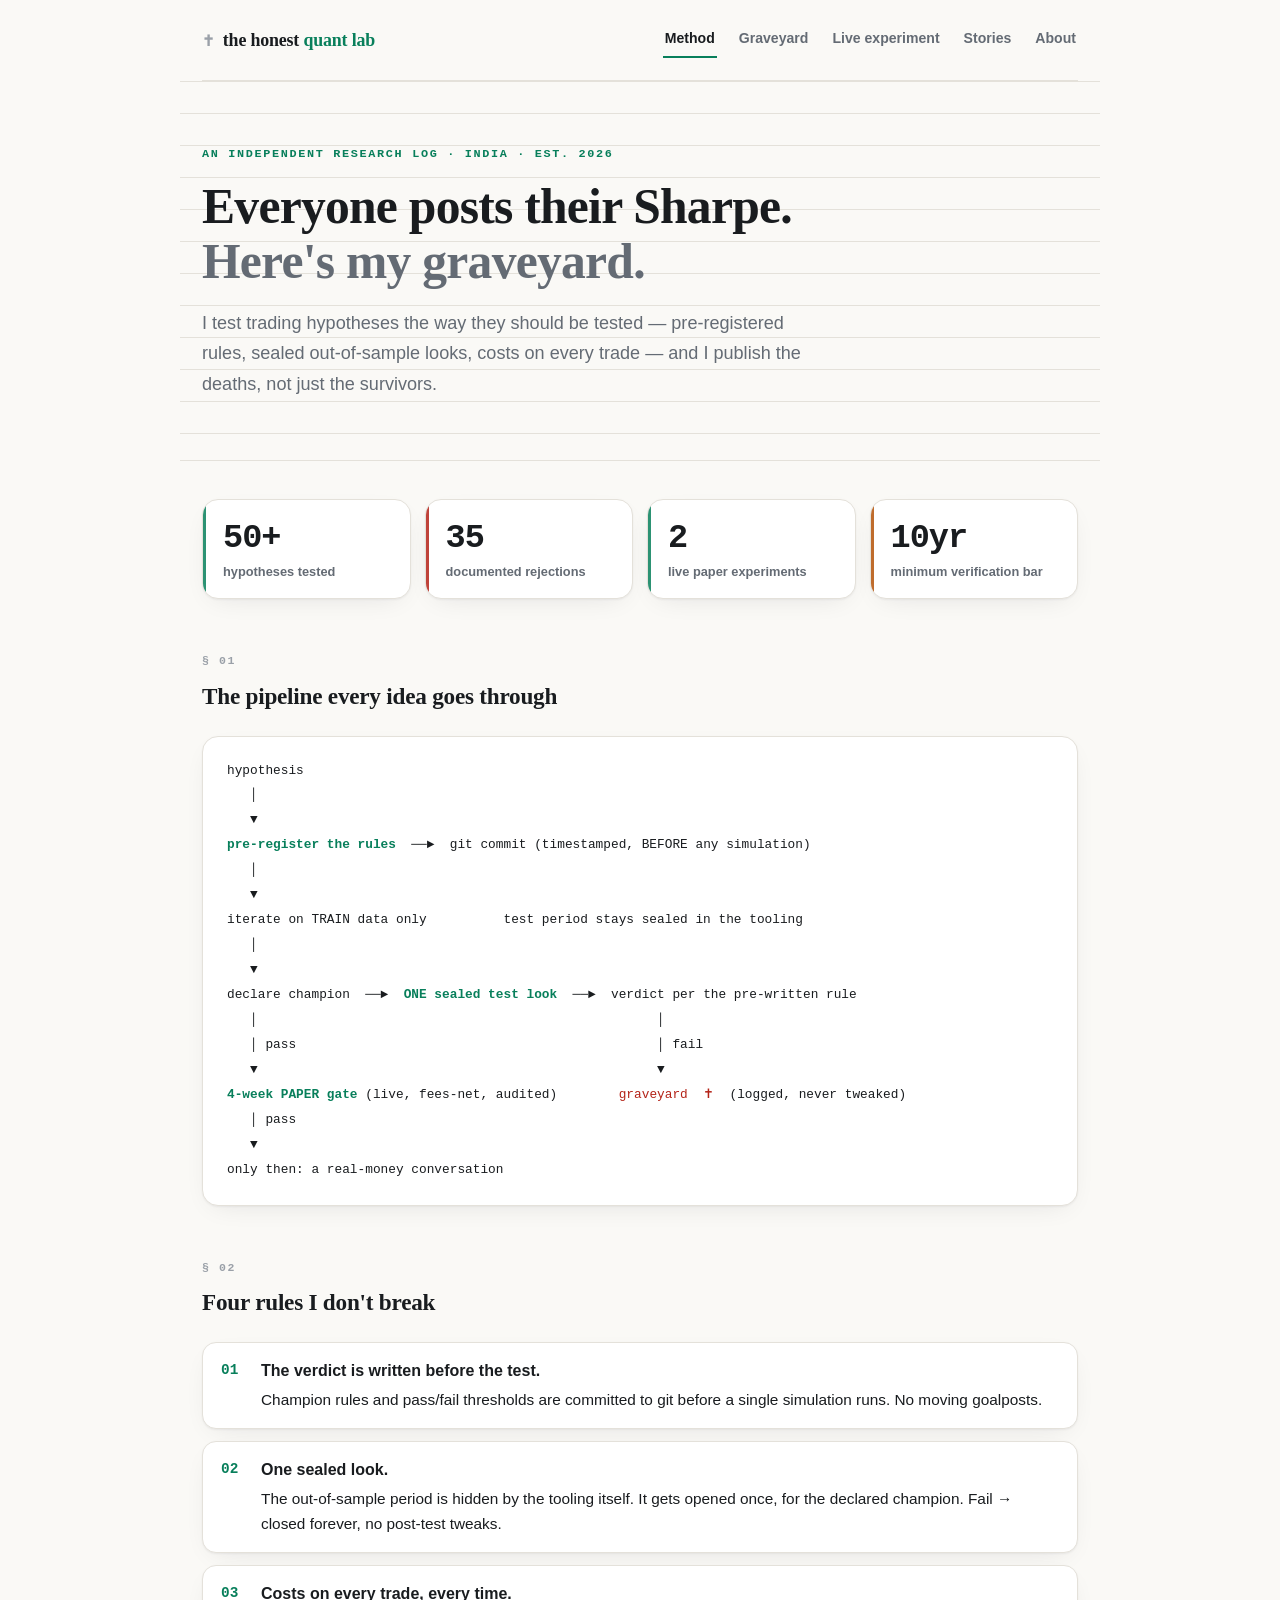
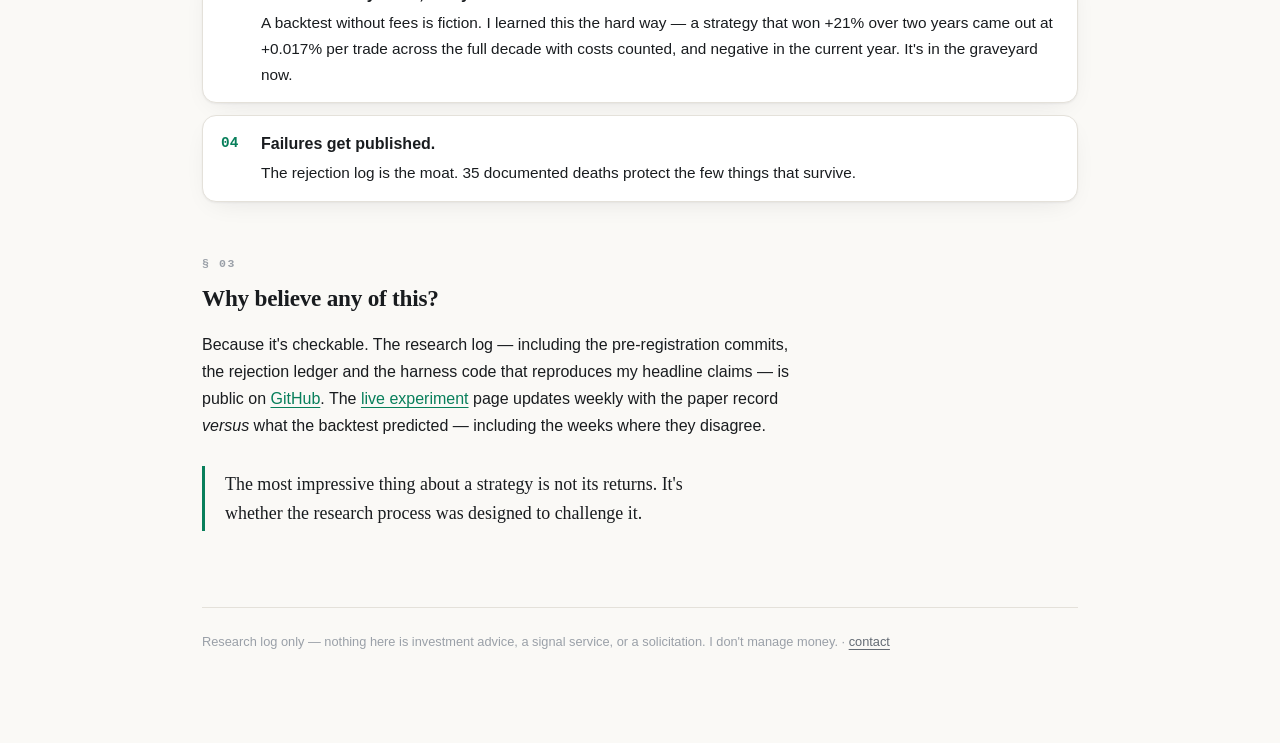
==== commit 2e23fbfb: "fix: stop attributing a death to Sharpe 2.31 — that study is still standing; the strategy that died " ====
--- a/site/index.html
+++ b/site/index.html
@@ -59,8 +59,9 @@
   <li><b>One sealed look.</b> The out-of-sample period is hidden by the tooling itself.
   It gets opened once, for the declared champion. Fail → closed forever, no post-test tweaks.</li>
   <li><b>Costs on every trade, every time.</b> A backtest without fees is fiction.
-  I learned this the hard way — a "Sharpe 2.31" strategy of mine turned out to be
-  net-negative in the current year once costs were counted. It's in the graveyard now.</li>
+  I learned this the hard way — a strategy that won +21% over two years came out at
+  +0.017% per trade across the full decade with costs counted, and negative in the
+  current year. It's in the graveyard now.</li>
   <li><b>Failures get published.</b> The rejection log is the moat. 35 documented
   deaths protect the few things that survive.</li>
 </ul>
